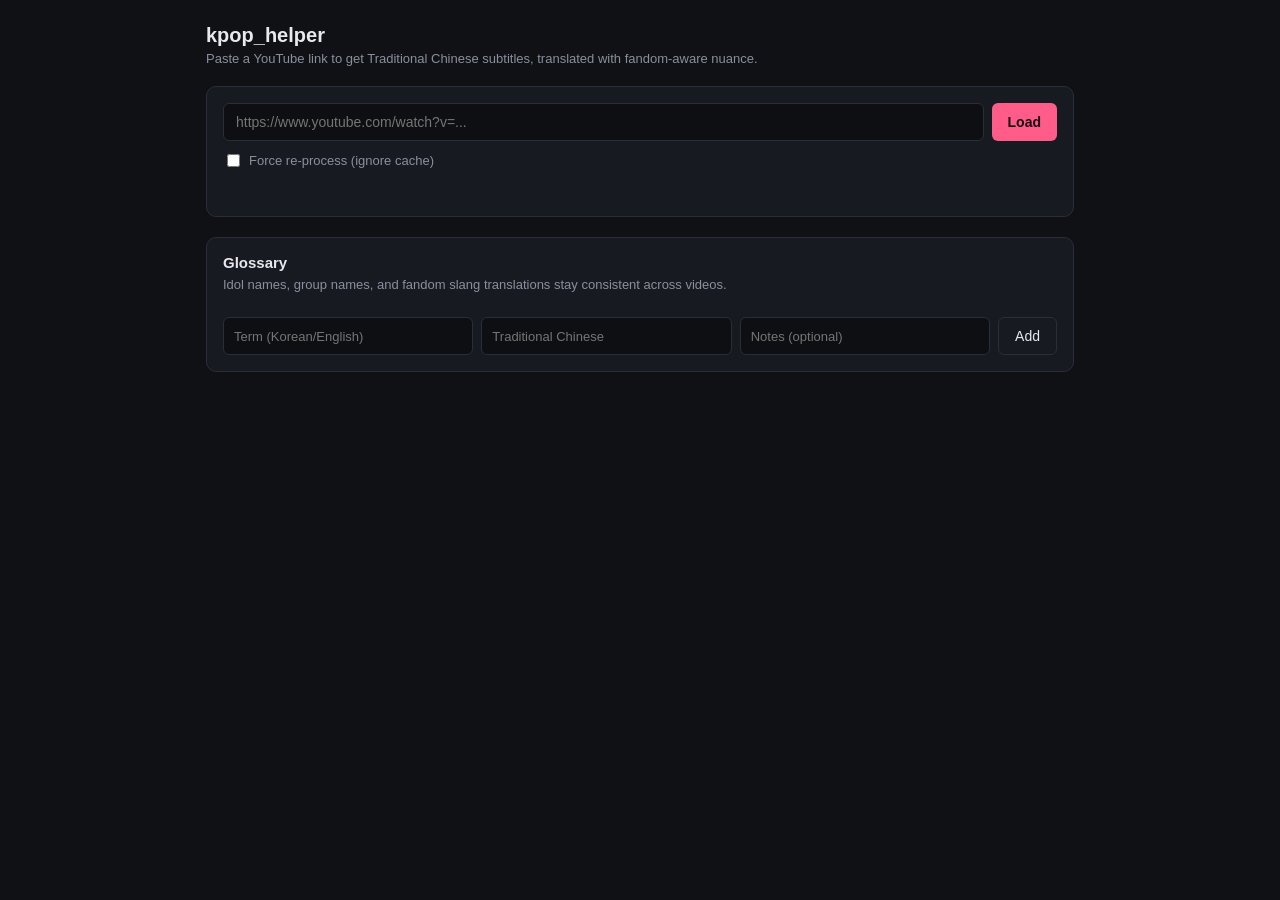
==== backend/app/static/index.html @ 3515a2de "Add stage 2 web app: browser playback with synced subtitle overlay Serves a single-page frontend fro" ====
<!doctype html>
<html lang="en">
<head>
<meta charset="utf-8" />
<meta name="viewport" content="width=device-width, initial-scale=1" />
<title>kpop_helper</title>
<style>
  :root {
    --bg: #0f1115;
    --panel: #171a21;
    --border: #2a2e38;
    --text: #e8e9ec;
    --muted: #8a8f9c;
    --accent: #ff5c8a;
    --accent-dim: #7a2f45;
  }
  * { box-sizing: border-box; }
  body {
    margin: 0;
    background: var(--bg);
    color: var(--text);
    font-family: -apple-system, "Segoe UI", Roboto, Helvetica, Arial, sans-serif;
  }
  .wrap { max-width: 900px; margin: 0 auto; padding: 24px 16px 60px; }
  h1 { font-size: 20px; font-weight: 600; margin: 0 0 4px; }
  .subtitle-note { color: var(--muted); font-size: 13px; margin: 0 0 20px; }
  .panel {
    background: var(--panel);
    border: 1px solid var(--border);
    border-radius: 10px;
    padding: 16px;
    margin-bottom: 20px;
  }
  .row { display: flex; gap: 8px; }
  input[type="text"] {
    flex: 1;
    background: #0d0f13;
    border: 1px solid var(--border);
    color: var(--text);
    padding: 10px 12px;
    border-radius: 6px;
    font-size: 14px;
  }
  input[type="text"]:focus { outline: 1px solid var(--accent); }
  button {
    background: var(--accent);
    color: #1a0510;
    border: none;
    padding: 10px 16px;
    border-radius: 6px;
    font-weight: 600;
    cursor: pointer;
    font-size: 14px;
  }
  button:disabled { background: var(--accent-dim); color: #999; cursor: not-allowed; }
  button.secondary {
    background: transparent;
    color: var(--text);
    border: 1px solid var(--border);
    font-weight: 500;
  }
  .checkbox-row { display: flex; align-items: center; gap: 6px; margin-top: 10px; font-size: 13px; color: var(--muted); }
  #status { margin-top: 12px; font-size: 13px; color: var(--muted); min-height: 18px; }
  #status.error { color: #ff6b6b; }
  #videoTitle { font-size: 14px; margin: 0 0 10px; color: var(--muted); }
  .player-shell {
    position: relative;
    width: 100%;
    aspect-ratio: 16 / 9;
    background: #000;
    border-radius: 8px;
    overflow: hidden;
    display: none;
  }
  .player-shell.visible { display: block; }
  #player { position: absolute; inset: 0; width: 100%; height: 100%; }
  #subtitleOverlay {
    position: absolute;
    left: 0; right: 0; bottom: 6%;
    text-align: center;
    pointer-events: none;
    padding: 0 5%;
  }
  #subtitleOverlay span {
    display: inline-block;
    background: rgba(0,0,0,0.72);
    color: #fff;
    font-size: clamp(16px, 2.6vw, 26px);
    line-height: 1.4;
    padding: 4px 14px;
    border-radius: 4px;
    white-space: pre-wrap;
  }
  .meta-row { display: flex; gap: 10px; align-items: center; margin-top: 12px; flex-wrap: wrap; }
  .badge {
    font-size: 12px;
    color: var(--muted);
    border: 1px solid var(--border);
    border-radius: 20px;
    padding: 3px 10px;
  }
  a.download-link { font-size: 13px; color: var(--accent); text-decoration: none; }
  h2 { font-size: 15px; margin: 0 0 10px; }
  .glossary-list { list-style: none; margin: 0 0 12px; padding: 0; max-height: 220px; overflow-y: auto; }
  .glossary-list li {
    display: flex; justify-content: space-between; align-items: center;
    padding: 6px 0; border-bottom: 1px solid var(--border); font-size: 13px;
  }
  .glossary-list li .term { color: var(--text); font-weight: 500; }
  .glossary-list li .translation { color: var(--muted); margin-left: 8px; }
  .glossary-list li button { padding: 2px 8px; font-size: 12px; }
  .glossary-form { display: grid; grid-template-columns: 1fr 1fr 1fr auto; gap: 8px; }
  .glossary-form input { background: #0d0f13; border: 1px solid var(--border); color: var(--text); padding: 8px 10px; border-radius: 6px; font-size: 13px; }
  .empty-note { color: var(--muted); font-size: 13px; }
</style>
</head>
<body>
<div class="wrap">
  <h1>kpop_helper</h1>
  <p class="subtitle-note">Paste a YouTube link to get Traditional Chinese subtitles, translated with fandom-aware nuance.</p>

  <div class="panel">
    <div class="row">
      <input type="text" id="urlInput" placeholder="https://www.youtube.com/watch?v=..." />
      <button id="loadBtn">Load</button>
    </div>
    <label class="checkbox-row">
      <input type="checkbox" id="forceRefresh" /> Force re-process (ignore cache)
    </label>
    <div id="status"></div>

    <p id="videoTitle" style="display:none"></p>
    <div class="player-shell" id="playerShell">
      <div id="player"></div>
      <div id="subtitleOverlay"></div>
    </div>
    <div class="meta-row" id="metaRow" style="display:none">
      <span class="badge" id="sourceBadge"></span>
      <a class="download-link" id="downloadLink" href="#" download>Download .srt</a>
    </div>
  </div>

  <div class="panel">
    <h2>Glossary</h2>
    <p class="empty-note" style="margin-top:-4px">Idol names, group names, and fandom slang translations stay consistent across videos.</p>
    <ul class="glossary-list" id="glossaryList"></ul>
    <div class="glossary-form">
      <input type="text" id="gTerm" placeholder="Term (Korean/English)" />
      <input type="text" id="gTranslation" placeholder="Traditional Chinese" />
      <input type="text" id="gNotes" placeholder="Notes (optional)" />
      <button id="gAddBtn" class="secondary">Add</button>
    </div>
  </div>
</div>

<script>
const API = "";

// ---------- Process a video ----------
const urlInput = document.getElementById("urlInput");
const loadBtn = document.getElementById("loadBtn");
const forceRefresh = document.getElementById("forceRefresh");
const statusEl = document.getElementById("status");
const videoTitleEl = document.getElementById("videoTitle");
const playerShell = document.getElementById("playerShell");
const metaRow = document.getElementById("metaRow");
const sourceBadge = document.getElementById("sourceBadge");
const downloadLink = document.getElementById("downloadLink");
const subtitleOverlay = document.getElementById("subtitleOverlay");

const STAGE_LABELS = {
  queued: "Queued...",
  looking_up_video: "Looking up video...",
  fetching_captions: "Fetching captions...",
  transcribing_audio: "No captions found - transcribing audio locally (this can take a few minutes)...",
  translating: "Translating to Traditional Chinese...",
  done: "Done.",
};

let cues = [];
let pollTimer = null;

function setStatus(text, isError) {
  statusEl.textContent = text || "";
  statusEl.classList.toggle("error", !!isError);
}

async function startProcessing() {
  const url = urlInput.value.trim();
  if (!url) return;
  loadBtn.disabled = true;
  playerShell.classList.remove("visible");
  metaRow.style.display = "none";
  videoTitleEl.style.display = "none";
  setStatus("Submitting...");

  try {
    const resp = await fetch(`${API}/process`, {
      method: "POST",
      headers: { "Content-Type": "application/json" },
      body: JSON.stringify({ url, force_refresh: forceRefresh.checked }),
    });
    if (!resp.ok) throw new Error((await resp.json()).detail || resp.statusText);
    const { job_id } = await resp.json();
    pollJob(job_id);
  } catch (err) {
    setStatus(`Error: ${err.message}`, true);
    loadBtn.disabled = false;
  }
}

function pollJob(jobId) {
  if (pollTimer) clearInterval(pollTimer);
  pollTimer = setInterval(async () => {
    try {
      const resp = await fetch(`${API}/jobs/${jobId}`);
      if (!resp.ok) throw new Error("Job not found.");
      const job = await resp.json();

      if (job.status === "running") {
        setStatus(STAGE_LABELS[job.stage] || "Processing...");
      } else if (job.status === "done") {
        clearInterval(pollTimer);
        setStatus(job.result.cached ? "Loaded from cache." : "Done.");
        loadBtn.disabled = false;
        showResult(job.result);
      } else if (job.status === "error") {
        clearInterval(pollTimer);
        setStatus(`Error: ${job.error}`, true);
        loadBtn.disabled = false;
      }
    } catch (err) {
      clearInterval(pollTimer);
      setStatus(`Error: ${err.message}`, true);
      loadBtn.disabled = false;
    }
  }, 1500);
}

function showResult(result) {
  cues = result.cues.map(c => ({ start: c.start, end: c.end, text: c.text_zh }));
  videoTitleEl.textContent = result.title;
  videoTitleEl.style.display = "block";
  sourceBadge.textContent = `source: ${result.source_lang} (${result.source_type})`;
  downloadLink.href = `${API}/subtitles/${result.video_id}.srt`;
  downloadLink.setAttribute("download", `${result.video_id}.srt`);
  metaRow.style.display = "flex";
  playerShell.classList.add("visible");
  loadYouTubePlayer(result.video_id);
}

// ---------- YouTube player + subtitle overlay ----------
let ytApiReady = false;
let player = null;
let pendingVideoId = null;
let syncTimer = null;

function onYouTubeIframeAPIReady() {
  ytApiReady = true;
  if (pendingVideoId) createPlayer(pendingVideoId);
}
window.onYouTubeIframeAPIReady = onYouTubeIframeAPIReady;

(function loadYTScript() {
  const tag = document.createElement("script");
  tag.src = "https://www.youtube.com/iframe_api";
  document.head.appendChild(tag);
})();

function loadYouTubePlayer(videoId) {
  if (!ytApiReady) {
    pendingVideoId = videoId;
    return;
  }
  createPlayer(videoId);
}

function createPlayer(videoId) {
  if (player) {
    player.loadVideoById(videoId);
    return;
  }
  player = new YT.Player("player", {
    videoId,
    playerVars: { rel: 0, cc_load_policy: 0 },
    events: {
      onReady: () => {
        if (!syncTimer) syncTimer = setInterval(syncSubtitle, 200);
      },
    },
  });
}

function findCue(t) {
  // cues are sorted by start; linear scan is fine at this size (a few hundred lines)
  for (let i = 0; i < cues.length; i++) {
    if (t >= cues[i].start && t < cues[i].end) return cues[i];
  }
  return null;
}

function syncSubtitle() {
  if (!player || typeof player.getCurrentTime !== "function") return;
  const t = player.getCurrentTime();
  const cue = findCue(t);
  subtitleOverlay.innerHTML = cue ? `<span>${escapeHtml(cue.text)}</span>` : "";
}

function escapeHtml(s) {
  const div = document.createElement("div");
  div.textContent = s;
  return div.innerHTML;
}

loadBtn.addEventListener("click", startProcessing);
urlInput.addEventListener("keydown", e => { if (e.key === "Enter") startProcessing(); });

// ---------- Glossary ----------
const glossaryList = document.getElementById("glossaryList");
const gTerm = document.getElementById("gTerm");
const gTranslation = document.getElementById("gTranslation");
const gNotes = document.getElementById("gNotes");
const gAddBtn = document.getElementById("gAddBtn");

async function loadGlossary() {
  const resp = await fetch(`${API}/glossary`);
  const entries = await resp.json();
  glossaryList.innerHTML = "";
  if (entries.length === 0) {
    glossaryList.innerHTML = '<li class="empty-note" style="border-bottom:none">No glossary entries yet.</li>';
    return;
  }
  for (const e of entries) {
    const li = document.createElement("li");
    li.innerHTML = `<span><span class="term">${escapeHtml(e.term)}</span><span class="translation">-&gt; ${escapeHtml(e.translation)}${e.notes ? " (" + escapeHtml(e.notes) + ")" : ""}</span></span>`;
    const delBtn = document.createElement("button");
    delBtn.className = "secondary";
    delBtn.textContent = "Remove";
    delBtn.onclick = async () => {
      await fetch(`${API}/glossary/${encodeURIComponent(e.term)}`, { method: "DELETE" });
      loadGlossary();
    };
    li.appendChild(delBtn);
    glossaryList.appendChild(li);
  }
}

gAddBtn.addEventListener("click", async () => {
  const term = gTerm.value.trim();
  const translation = gTranslation.value.trim();
  if (!term || !translation) return;
  await fetch(`${API}/glossary`, {
    method: "POST",
    headers: { "Content-Type": "application/json" },
    body: JSON.stringify({ term, translation, notes: gNotes.value.trim() }),
  });
  gTerm.value = ""; gTranslation.value = ""; gNotes.value = "";
  loadGlossary();
});

loadGlossary();
</script>
</body>
</html>
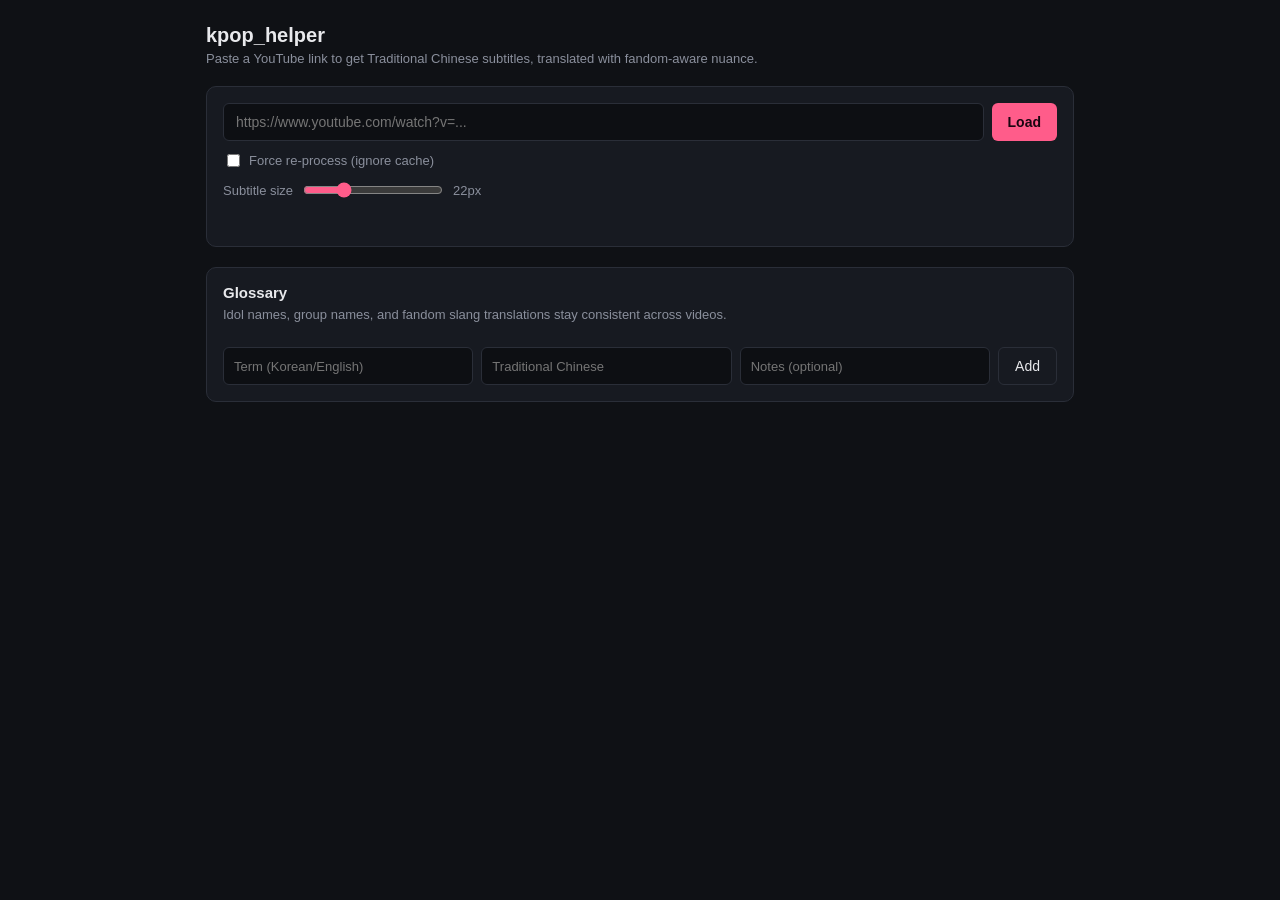
==== commit 9a08ecc9: "Add subtitle font-size control to web app and extension Web app: a slider (14-44px) in the panel dri" ====
--- a/backend/app/static/index.html
+++ b/backend/app/static/index.html
@@ -13,6 +13,7 @@
     --muted: #8a8f9c;
     --accent: #ff5c8a;
     --accent-dim: #7a2f45;
+    --kh-font-size: 22px;
   }
   * { box-sizing: border-box; }
   body {
@@ -60,6 +61,9 @@
     font-weight: 500;
   }
   .checkbox-row { display: flex; align-items: center; gap: 6px; margin-top: 10px; font-size: 13px; color: var(--muted); }
+  .size-row { display: flex; align-items: center; gap: 8px; margin-top: 10px; font-size: 13px; color: var(--muted); }
+  .size-row input[type="range"] { width: 140px; accent-color: var(--accent); }
+  .size-row #fontSizeLabel { min-width: 40px; }
   #status { margin-top: 12px; font-size: 13px; color: var(--muted); min-height: 18px; }
   #status.error { color: #ff6b6b; }
   #videoTitle { font-size: 14px; margin: 0 0 10px; color: var(--muted); }
@@ -85,7 +89,7 @@
     display: inline-block;
     background: rgba(0,0,0,0.72);
     color: #fff;
-    font-size: clamp(16px, 2.6vw, 26px);
+    font-size: var(--kh-font-size, 22px);
     line-height: 1.4;
     padding: 4px 14px;
     border-radius: 4px;
@@ -127,6 +131,11 @@
     <label class="checkbox-row">
       <input type="checkbox" id="forceRefresh" /> Force re-process (ignore cache)
     </label>
+    <div class="size-row">
+      <label for="fontSizeSlider">Subtitle size</label>
+      <input type="range" id="fontSizeSlider" min="14" max="44" step="1" value="22" />
+      <span id="fontSizeLabel">22px</span>
+    </div>
     <div id="status"></div>
 
     <p id="videoTitle" style="display:none"></p>
@@ -315,6 +324,40 @@
 loadBtn.addEventListener("click", startProcessing);
 urlInput.addEventListener("keydown", e => { if (e.key === "Enter") startProcessing(); });
 
+// ---------- Subtitle font size ----------
+const FONT_SIZE_KEY = "kh_font_size";
+const fontSizeSlider = document.getElementById("fontSizeSlider");
+const fontSizeLabel = document.getElementById("fontSizeLabel");
+
+function applyFontSize(px) {
+  document.documentElement.style.setProperty("--kh-font-size", `${px}px`);
+  fontSizeLabel.textContent = `${px}px`;
+}
+
+function loadFontSize() {
+  let px = 22;
+  try {
+    const saved = parseInt(localStorage.getItem(FONT_SIZE_KEY), 10);
+    if (Number.isFinite(saved)) px = saved;
+  } catch (_e) {
+    // localStorage unavailable - fall back to the default silently
+  }
+  fontSizeSlider.value = px;
+  applyFontSize(px);
+}
+
+fontSizeSlider.addEventListener("input", () => {
+  const px = parseInt(fontSizeSlider.value, 10);
+  applyFontSize(px);
+  try {
+    localStorage.setItem(FONT_SIZE_KEY, String(px));
+  } catch (_e) {
+    // best-effort persistence only
+  }
+});
+
+loadFontSize();
+
 // ---------- Glossary ----------
 const glossaryList = document.getElementById("glossaryList");
 const gTerm = document.getElementById("gTerm");
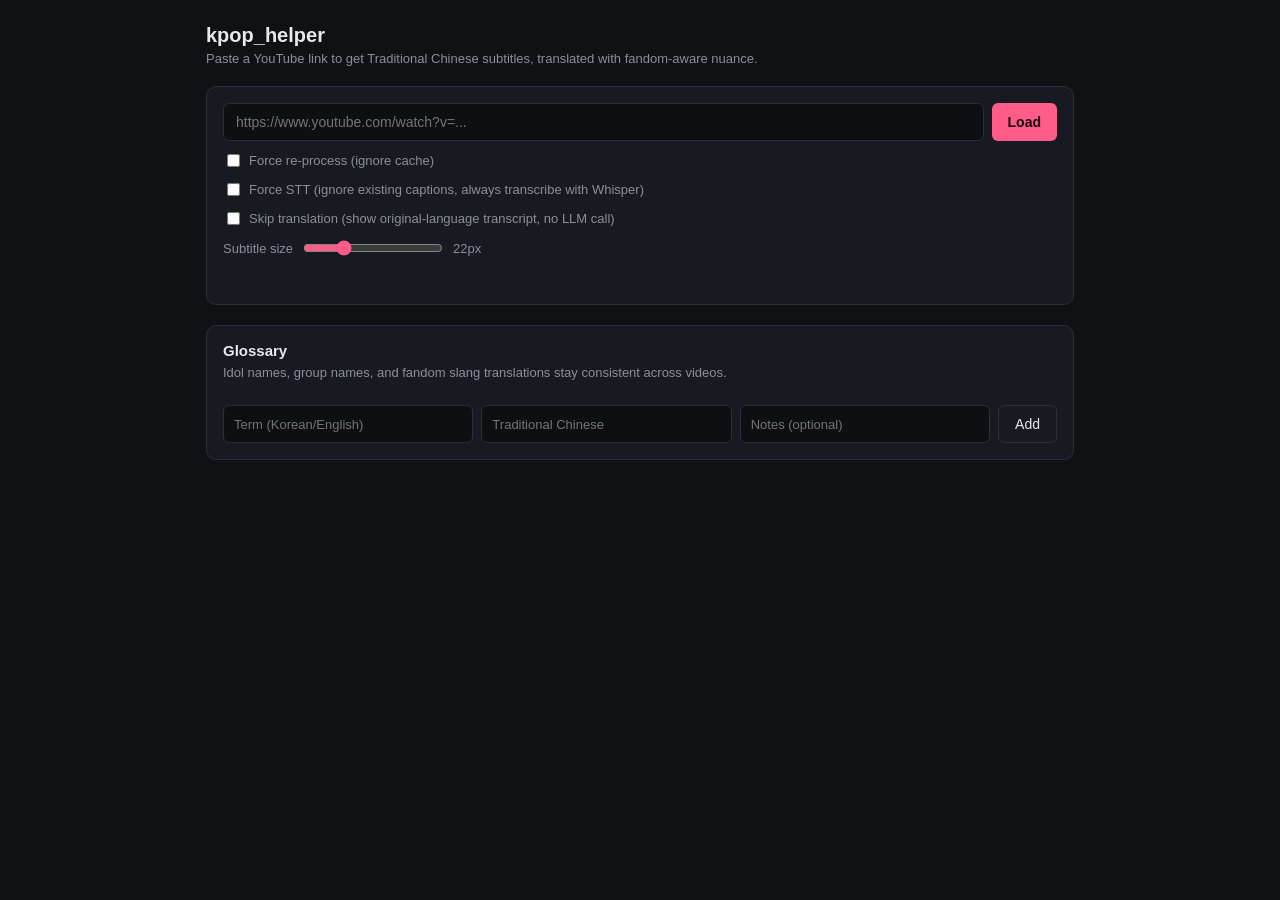
==== commit d1979060: "Add force_stt and skip_translation options to bypass captions/LLM Two independent overrides, availab" ====
--- a/backend/app/static/index.html
+++ b/backend/app/static/index.html
@@ -131,6 +131,12 @@
     <label class="checkbox-row">
       <input type="checkbox" id="forceRefresh" /> Force re-process (ignore cache)
     </label>
+    <label class="checkbox-row">
+      <input type="checkbox" id="forceStt" /> Force STT (ignore existing captions, always transcribe with Whisper)
+    </label>
+    <label class="checkbox-row">
+      <input type="checkbox" id="skipTranslation" /> Skip translation (show original-language transcript, no LLM call)
+    </label>
     <div class="size-row">
       <label for="fontSizeSlider">Subtitle size</label>
       <input type="range" id="fontSizeSlider" min="14" max="44" step="1" value="22" />
@@ -169,6 +175,8 @@
 const urlInput = document.getElementById("urlInput");
 const loadBtn = document.getElementById("loadBtn");
 const forceRefresh = document.getElementById("forceRefresh");
+const forceStt = document.getElementById("forceStt");
+const skipTranslation = document.getElementById("skipTranslation");
 const statusEl = document.getElementById("status");
 const videoTitleEl = document.getElementById("videoTitle");
 const playerShell = document.getElementById("playerShell");
@@ -181,8 +189,9 @@
   queued: "Queued...",
   looking_up_video: "Looking up video...",
   fetching_captions: "Fetching captions...",
-  transcribing_audio: "No captions found - transcribing audio locally (this can take a few minutes)...",
+  transcribing_audio: "Transcribing audio locally (this can take a few minutes)...",
   translating: "Translating to Traditional Chinese...",
+  skipping_translation: "Skipping translation (showing original-language transcript)...",
   done: "Done.",
 };
 
@@ -207,7 +216,12 @@
     const resp = await fetch(`${API}/process`, {
       method: "POST",
       headers: { "Content-Type": "application/json" },
-      body: JSON.stringify({ url, force_refresh: forceRefresh.checked }),
+      body: JSON.stringify({
+        url,
+        force_refresh: forceRefresh.checked,
+        force_stt: forceStt.checked,
+        skip_translation: skipTranslation.checked,
+      }),
     });
     if (!resp.ok) throw new Error((await resp.json()).detail || resp.statusText);
     const { job_id } = await resp.json();
@@ -227,7 +241,8 @@
       const job = await resp.json();
 
       if (job.status === "running") {
-        setStatus(STAGE_LABELS[job.stage] || "Processing...");
+        const label = STAGE_LABELS[job.stage] || "Processing...";
+        setStatus(job.detail ? `${label} (${job.detail})` : label);
       } else if (job.status === "done") {
         clearInterval(pollTimer);
         setStatus(job.result.cached ? "Loaded from cache." : "Done.");
@@ -250,7 +265,8 @@
   cues = result.cues.map(c => ({ start: c.start, end: c.end, text: c.text_zh }));
   videoTitleEl.textContent = result.title;
   videoTitleEl.style.display = "block";
-  sourceBadge.textContent = `source: ${result.source_lang} (${result.source_type})`;
+  sourceBadge.textContent = `source: ${result.source_lang} (${result.source_type})`
+    + (result.translated ? "" : " - untranslated");
   downloadLink.href = `${API}/subtitles/${result.video_id}.srt`;
   downloadLink.setAttribute("download", `${result.video_id}.srt`);
   metaRow.style.display = "flex";
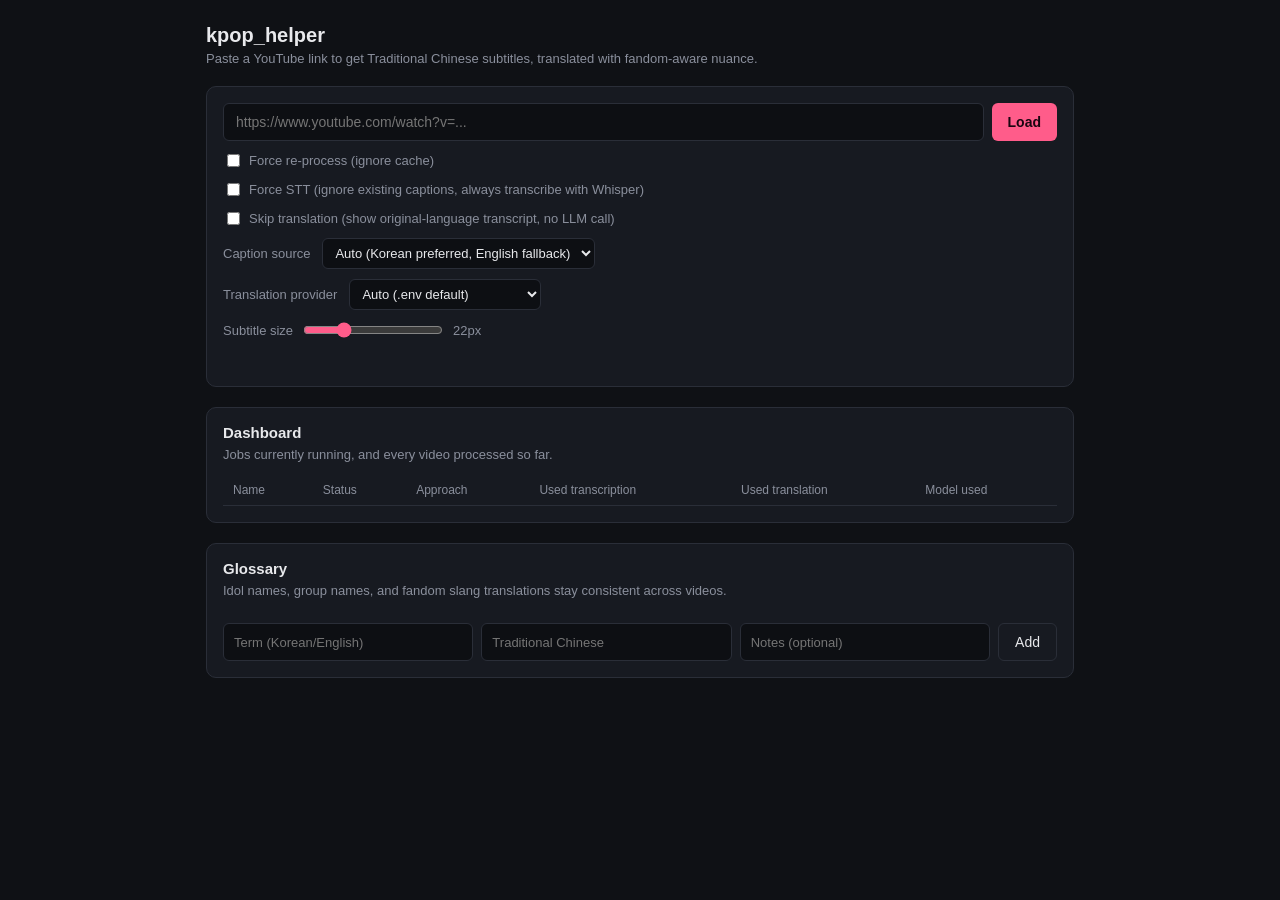
==== commit f45efd31: "Add DeepSeek/local LLM providers, per-request provider/caption switching, and a fuller dashboard Pre" ====
--- a/backend/app/static/index.html
+++ b/backend/app/static/index.html
@@ -43,6 +43,15 @@
     font-size: 14px;
   }
   input[type="text"]:focus { outline: 1px solid var(--accent); }
+  select {
+    background: #0d0f13;
+    border: 1px solid var(--border);
+    color: var(--text);
+    padding: 6px 8px;
+    border-radius: 6px;
+    font-size: 13px;
+  }
+  select:focus { outline: 1px solid var(--accent); }
   button {
     background: var(--accent);
     color: #1a0510;
@@ -116,6 +125,23 @@
   .glossary-form { display: grid; grid-template-columns: 1fr 1fr 1fr auto; gap: 8px; }
   .glossary-form input { background: #0d0f13; border: 1px solid var(--border); color: var(--text); padding: 8px 10px; border-radius: 6px; font-size: 13px; }
   .empty-note { color: var(--muted); font-size: 13px; }
+  .dash-row { display: flex; justify-content: space-between; align-items: center; gap: 10px; }
+  .dash-row .dash-main { min-width: 0; }
+  .dash-row .dash-title { color: var(--text); font-size: 13px; white-space: nowrap; overflow: hidden; text-overflow: ellipsis; }
+  .dash-row .dash-sub { color: var(--muted); font-size: 12px; margin-top: 2px; }
+  .status-pill { font-size: 11px; padding: 2px 8px; border-radius: 20px; white-space: nowrap; border: 1px solid var(--border); }
+  .status-pill.running { color: var(--accent); border-color: var(--accent-dim); }
+  .status-pill.done { color: #6fcf97; border-color: #2f4a3a; }
+  .status-pill.error { color: #ff6b6b; border-color: #4a2a2a; }
+  .dash-table-wrap { overflow-x: auto; }
+  table.dash-table { width: 100%; border-collapse: collapse; font-size: 13px; }
+  table.dash-table th, table.dash-table td {
+    text-align: left; padding: 8px 10px; border-bottom: 1px solid var(--border);
+    white-space: nowrap;
+  }
+  table.dash-table th { color: var(--muted); font-weight: 500; font-size: 12px; }
+  table.dash-table td.dash-name { max-width: 260px; overflow: hidden; text-overflow: ellipsis; color: var(--text); }
+  table.dash-table td.dash-detail { color: var(--muted); }
 </style>
 </head>
 <body>
@@ -137,6 +163,28 @@
     <label class="checkbox-row">
       <input type="checkbox" id="skipTranslation" /> Skip translation (show original-language transcript, no LLM call)
     </label>
+    <div class="checkbox-row">
+      <label for="captionLangSelect" style="margin-right:6px">Caption source</label>
+      <select id="captionLangSelect">
+        <option value="">Auto (Korean preferred, English fallback)</option>
+        <option value="ko">Korean</option>
+        <option value="en">English</option>
+      </select>
+    </div>
+    <div class="checkbox-row">
+      <label for="providerSelect" style="margin-right:6px">Translation provider</label>
+      <select id="providerSelect">
+        <option value="">Auto (.env default)</option>
+        <option value="gemini">Gemini</option>
+        <option value="anthropic">Anthropic</option>
+        <option value="deepseek">DeepSeek</option>
+        <option value="local">Local (Ollama / LM Studio)</option>
+      </select>
+    </div>
+    <div class="checkbox-row" id="llmModelRow" style="display:none">
+      <label for="llmModelSelect" style="margin-right:6px">Local LLM model</label>
+      <select id="llmModelSelect"></select>
+    </div>
     <div class="size-row">
       <label for="fontSizeSlider">Subtitle size</label>
       <input type="range" id="fontSizeSlider" min="14" max="44" step="1" value="22" />
@@ -152,6 +200,26 @@
     <div class="meta-row" id="metaRow" style="display:none">
       <span class="badge" id="sourceBadge"></span>
       <a class="download-link" id="downloadLink" href="#" download>Download .srt</a>
+    </div>
+  </div>
+
+  <div class="panel">
+    <h2>Dashboard</h2>
+    <p class="empty-note" style="margin-top:-4px">Jobs currently running, and every video processed so far.</p>
+    <div class="dash-table-wrap">
+      <table class="dash-table">
+        <thead>
+          <tr>
+            <th>Name</th>
+            <th>Status</th>
+            <th>Approach</th>
+            <th>Used transcription</th>
+            <th>Used translation</th>
+            <th>Model used</th>
+          </tr>
+        </thead>
+        <tbody id="dashboardBody"></tbody>
+      </table>
     </div>
   </div>
 
@@ -177,6 +245,10 @@
 const forceRefresh = document.getElementById("forceRefresh");
 const forceStt = document.getElementById("forceStt");
 const skipTranslation = document.getElementById("skipTranslation");
+const captionLangSelect = document.getElementById("captionLangSelect");
+const providerSelect = document.getElementById("providerSelect");
+const llmModelRow = document.getElementById("llmModelRow");
+const llmModelSelect = document.getElementById("llmModelSelect");
 const statusEl = document.getElementById("status");
 const videoTitleEl = document.getElementById("videoTitle");
 const playerShell = document.getElementById("playerShell");
@@ -221,6 +293,9 @@
         force_refresh: forceRefresh.checked,
         force_stt: forceStt.checked,
         skip_translation: skipTranslation.checked,
+        caption_lang: captionLangSelect.value || null,
+        translation_provider: providerSelect.value || null,
+        llm_model: llmModelRow.style.display !== "none" ? (llmModelSelect.value || null) : null,
       }),
     });
     if (!resp.ok) throw new Error((await resp.json()).detail || resp.statusText);
@@ -340,6 +415,45 @@
 loadBtn.addEventListener("click", startProcessing);
 urlInput.addEventListener("keydown", e => { if (e.key === "Enter") startProcessing(); });
 
+// ---------- Translation provider + local LLM model dropdowns ----------
+// The model dropdown is only relevant once "Local" is the *effective* provider (picked
+// explicitly, or it's the .env default and nothing was picked) - the model isn't fixed via
+// env var there, it's whatever the local server currently has loaded.
+let localModels = [];
+let defaultProvider = "";
+
+function updateLlmModelRowVisibility() {
+  const effectiveProvider = providerSelect.value || defaultProvider;
+  llmModelRow.style.display = effectiveProvider === "local" && localModels.length > 0 ? "flex" : "none";
+}
+
+async function loadLocalModels() {
+  try {
+    const resp = await fetch(`${API}/local-models`);
+    if (!resp.ok) return;
+    const data = await resp.json();
+    defaultProvider = data.default_provider || "";
+    localModels = data.models || [];
+
+    const autoOption = providerSelect.querySelector('option[value=""]');
+    if (autoOption && defaultProvider) autoOption.textContent = `Auto (.env default: ${defaultProvider})`;
+
+    llmModelSelect.innerHTML = "";
+    for (const m of localModels) {
+      const opt = document.createElement("option");
+      opt.value = m;
+      opt.textContent = m;
+      llmModelSelect.appendChild(opt);
+    }
+    updateLlmModelRowVisibility();
+  } catch (_e) {
+    // local endpoint not reachable - leave the dropdown hidden
+  }
+}
+
+providerSelect.addEventListener("change", updateLlmModelRowVisibility);
+loadLocalModels();
+
 // ---------- Subtitle font size ----------
 const FONT_SIZE_KEY = "kh_font_size";
 const fontSizeSlider = document.getElementById("fontSizeSlider");
@@ -418,6 +532,93 @@
 });
 
 loadGlossary();
+
+// ---------- Dashboard ----------
+const dashboardBody = document.getElementById("dashboardBody");
+
+function formatTranscription(sourceLang, sourceType) {
+  if (!sourceType) return "-";
+  if (sourceType === "whisper") return `whisper (${sourceLang})`;
+  return `${sourceType} captions (${sourceLang})`;
+}
+
+function formatTranslation(translated) {
+  if (translated === true) return "yes";
+  if (translated === false) return "no";
+  return "-";
+}
+
+function statusPill(status) {
+  const known = status === "running" || status === "done" || status === "error";
+  const cls = known ? status : "done";
+  return `<span class="status-pill ${cls}">${escapeHtml(status)}</span>`;
+}
+
+// Normalizes a running/errored job or a fully processed (cached) video into one row shape.
+function jobToRow(j) {
+  const label = STAGE_LABELS[j.stage] || j.stage || "Processing...";
+  return {
+    name: j.title || j.url,
+    status: j.status,
+    statusDetail: j.status === "running" ? (j.detail ? `${label} (${j.detail})` : label) : (j.error || ""),
+    approach: j.translation_provider || "-",
+    used_transcription: formatTranscription(j.source_lang, j.source_type),
+    used_translation: formatTranslation(j.translated),
+    model_used: j.translation_model || "-",
+  };
+}
+
+function processedToRow(item) {
+  return {
+    name: item.title || item.video_id,
+    status: "done",
+    statusDetail: "",
+    approach: item.translation_provider || "-",
+    used_transcription: formatTranscription(item.source_lang, item.source_type),
+    used_translation: formatTranslation(item.translated),
+    model_used: item.translation_model || "-",
+  };
+}
+
+function renderDashboard(allJobs, processed) {
+  // Only unfinished/errored jobs come from the jobs list - once a job finishes it's also
+  // reflected in `processed` (from the shared cache), so pulling both would double it up.
+  const rows = [
+    ...allJobs.filter(j => j.status === "running" || j.status === "error").map(jobToRow),
+    ...processed.map(processedToRow),
+  ];
+
+  dashboardBody.innerHTML = "";
+  if (rows.length === 0) {
+    dashboardBody.innerHTML = '<tr><td colspan="6" class="empty-note">No videos processed yet.</td></tr>';
+    return;
+  }
+  for (const row of rows) {
+    const tr = document.createElement("tr");
+    tr.innerHTML = `
+      <td class="dash-name" title="${escapeHtml(row.name)}">${escapeHtml(row.name)}</td>
+      <td>${statusPill(row.status)}${row.statusDetail ? `<div class="dash-detail">${escapeHtml(row.statusDetail)}</div>` : ""}</td>
+      <td>${escapeHtml(row.approach)}</td>
+      <td>${escapeHtml(row.used_transcription)}</td>
+      <td>${escapeHtml(row.used_translation)}</td>
+      <td>${escapeHtml(row.model_used)}</td>`;
+    dashboardBody.appendChild(tr);
+  }
+}
+
+async function refreshDashboard() {
+  try {
+    const resp = await fetch(`${API}/dashboard`);
+    if (!resp.ok) return;
+    const data = await resp.json();
+    renderDashboard(data.jobs || [], data.processed || []);
+  } catch (_e) {
+    // best-effort - just try again on the next tick
+  }
+}
+
+refreshDashboard();
+setInterval(refreshDashboard, 2000);
 </script>
 </body>
 </html>
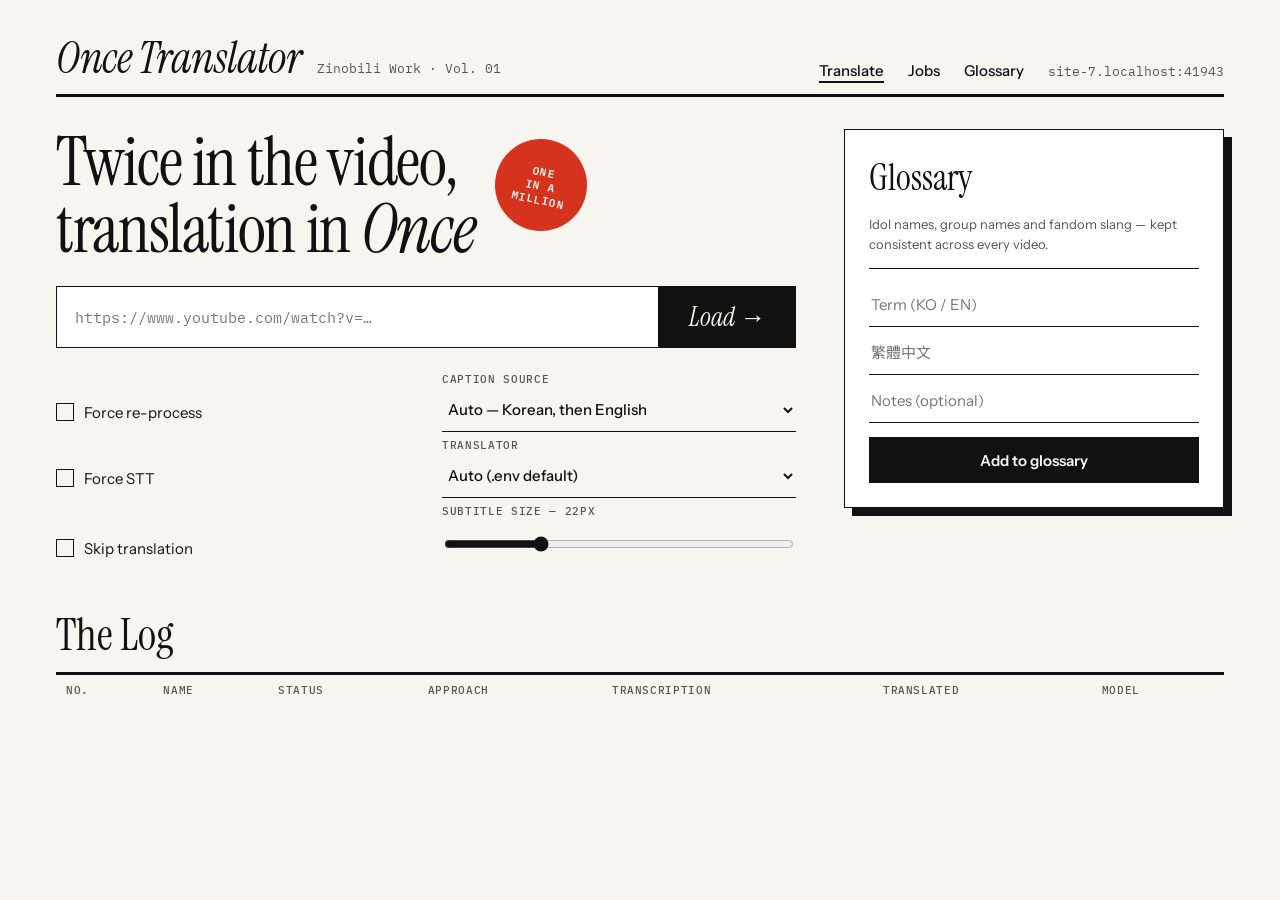
==== commit fd6cb8ed: "Redesign dashboard and extension as "Once Translator" - Dashboard: new editorial "zine" look (Instru" ====
--- a/backend/app/static/index.html
+++ b/backend/app/static/index.html
@@ -3,237 +3,265 @@
 <head>
 <meta charset="utf-8" />
 <meta name="viewport" content="width=device-width, initial-scale=1" />
-<title>kpop_helper</title>
+<title>Once Translator</title>
+<link rel="preconnect" href="https://fonts.googleapis.com" />
+<link rel="preconnect" href="https://fonts.gstatic.com" crossorigin />
+<link rel="stylesheet" href="https://fonts.googleapis.com/css2?family=Instrument+Serif:ital@0;1&family=Instrument+Sans:wght@400;500;600;700&family=IBM+Plex+Mono:wght@400;500&family=Noto+Serif+TC:wght@600;900&family=Noto+Sans+TC:wght@500;700&display=swap" />
 <style>
   :root {
-    --bg: #0f1115;
-    --panel: #171a21;
-    --border: #2a2e38;
-    --text: #e8e9ec;
-    --muted: #8a8f9c;
-    --accent: #ff5c8a;
-    --accent-dim: #7a2f45;
+    --paper: #f7f5f0;
+    --card: #ffffff;
+    --ink: #111111;
+    --muted: #555555;
+    --rule: #999999;
+    --accent: #d6331f;
+    --serif: "Instrument Serif", Georgia, serif;
+    --sans: "Instrument Sans", "Noto Sans TC", system-ui, sans-serif;
+    --mono: "IBM Plex Mono", ui-monospace, Consolas, monospace;
+    --tc-serif: "Noto Serif TC", "PMingLiU", serif;
+    --tc-sans: "Noto Sans TC", "Microsoft JhengHei", "PingFang TC", sans-serif;
     --kh-font-size: 22px;
   }
   * { box-sizing: border-box; }
-  body {
-    margin: 0;
-    background: var(--bg);
-    color: var(--text);
-    font-family: -apple-system, "Segoe UI", Roboto, Helvetica, Arial, sans-serif;
-  }
-  .wrap { max-width: 900px; margin: 0 auto; padding: 24px 16px 60px; }
-  h1 { font-size: 20px; font-weight: 600; margin: 0 0 4px; }
-  .subtitle-note { color: var(--muted); font-size: 13px; margin: 0 0 20px; }
-  .panel {
-    background: var(--panel);
-    border: 1px solid var(--border);
-    border-radius: 10px;
-    padding: 16px;
-    margin-bottom: 20px;
-  }
-  .row { display: flex; gap: 8px; }
-  input[type="text"] {
-    flex: 1;
-    background: #0d0f13;
-    border: 1px solid var(--border);
-    color: var(--text);
-    padding: 10px 12px;
-    border-radius: 6px;
-    font-size: 14px;
-  }
-  input[type="text"]:focus { outline: 1px solid var(--accent); }
-  select {
-    background: #0d0f13;
-    border: 1px solid var(--border);
-    color: var(--text);
-    padding: 6px 8px;
-    border-radius: 6px;
-    font-size: 13px;
-  }
-  select:focus { outline: 1px solid var(--accent); }
-  button {
-    background: var(--accent);
-    color: #1a0510;
-    border: none;
-    padding: 10px 16px;
-    border-radius: 6px;
-    font-weight: 600;
-    cursor: pointer;
-    font-size: 14px;
-  }
-  button:disabled { background: var(--accent-dim); color: #999; cursor: not-allowed; }
-  button.secondary {
-    background: transparent;
-    color: var(--text);
-    border: 1px solid var(--border);
-    font-weight: 500;
-  }
-  .checkbox-row { display: flex; align-items: center; gap: 6px; margin-top: 10px; font-size: 13px; color: var(--muted); }
-  .size-row { display: flex; align-items: center; gap: 8px; margin-top: 10px; font-size: 13px; color: var(--muted); }
-  .size-row input[type="range"] { width: 140px; accent-color: var(--accent); }
-  .size-row #fontSizeLabel { min-width: 40px; }
-  #status { margin-top: 12px; font-size: 13px; color: var(--muted); min-height: 18px; }
-  #status.error { color: #ff6b6b; }
-  #videoTitle { font-size: 14px; margin: 0 0 10px; color: var(--muted); }
-  .player-shell {
-    position: relative;
-    width: 100%;
-    aspect-ratio: 16 / 9;
-    background: #000;
-    border-radius: 8px;
-    overflow: hidden;
-    display: none;
-  }
-  .player-shell.visible { display: block; }
+  body { margin: 0; background: var(--paper); color: var(--ink); font-family: var(--sans); }
+  a { color: var(--ink); }
+  a:hover { color: var(--muted); }
+  .sr-only { position: absolute; width: 1px; height: 1px; overflow: hidden; clip: rect(0 0 0 0); white-space: nowrap; }
+  .wrap { max-width: 1280px; margin: 0 auto; padding: 36px 56px 64px; display: flex; flex-direction: column; gap: 32px; }
+
+  /* ---------- Masthead ---------- */
+  .masthead { display: flex; align-items: flex-end; justify-content: space-between; gap: 16px; flex-wrap: wrap;
+    border-bottom: 3px solid var(--ink); padding-bottom: 14px; }
+  .brand { display: flex; align-items: baseline; gap: 16px; flex-wrap: wrap; }
+  .wordmark { margin: 0; font: italic 400 44px/1 var(--serif); letter-spacing: -0.01em; }
+  .mono { font: 400 13px var(--mono); color: var(--muted); }
+  .lbl { font: 500 11px var(--mono); letter-spacing: .06em; text-transform: uppercase; color: var(--muted); }
+  nav { display: flex; align-items: baseline; gap: 24px; font-size: 15px; font-weight: 500; }
+  nav a { text-decoration: none; }
+  nav a:first-child { text-decoration: underline; text-underline-offset: 5px; text-decoration-thickness: 2px; }
+
+  /* ---------- Layout ---------- */
+  .grid { display: grid; grid-template-columns: minmax(0, 1fr) 380px; gap: 48px; align-items: start; }
+  .translate { display: flex; flex-direction: column; gap: 24px; min-width: 0; }
+
+  .hero { display: flex; align-items: flex-start; gap: 20px; }
+  .hero h1 { margin: 0; font: 400 clamp(40px, 5.4vw, 68px)/0.98 var(--serif); letter-spacing: -0.02em; }
+  .sticker { margin-top: 10px; width: 92px; height: 92px; border-radius: 50%; flex-shrink: 0;
+    background: var(--accent); color: var(--paper); display: flex; align-items: center; justify-content: center;
+    text-align: center; font: 600 11px/1.25 var(--mono); letter-spacing: .06em; transform: rotate(12deg); }
+
+  .url-bar { display: flex; border: 1.5px solid var(--ink); background: var(--card); }
+  .url-bar input { flex: 1; min-width: 0; height: 60px; border: none; background: transparent; padding: 0 18px;
+    font: 400 15px var(--mono); color: var(--ink); }
+  .url-bar input:focus { outline: 2px solid var(--ink); outline-offset: -4px; }
+  button { font-family: var(--sans); cursor: pointer; }
+  button:focus-visible, select:focus-visible, input:focus-visible { outline: 2px solid var(--ink); outline-offset: 2px; }
+  #loadBtn { height: 60px; padding: 0 30px; border: none; border-left: 1.5px solid var(--ink); background: var(--ink);
+    color: var(--paper); font: italic 400 26px var(--serif); }
+  #loadBtn:disabled { background: #444; color: #bbb; cursor: progress; }
+
+  .options { display: grid; grid-template-columns: repeat(2, minmax(0, 1fr)); gap: 6px 32px; align-items: end; }
+  .check { display: flex; align-items: center; gap: 10px; min-height: 40px; font-size: 15px; cursor: pointer; }
+  .check input { appearance: none; -webkit-appearance: none; margin: 0; width: 18px; height: 18px; flex-shrink: 0;
+    border: 1.5px solid var(--ink); background: transparent; cursor: pointer; display: grid; place-content: center; }
+  .check input:checked { background: var(--ink); }
+  .check input:checked::after { content: ""; width: 9px; height: 5px; border: solid var(--paper); border-width: 0 0 1.8px 1.8px;
+    transform: translateY(-1px) rotate(-45deg); }
+  .field { display: flex; flex-direction: column; gap: 2px; min-width: 0; }
+  .field select { height: 44px; border: none; border-bottom: 1.5px solid var(--ink); background: transparent;
+    padding: 0 2px; font: 500 15px var(--sans); color: var(--ink); border-radius: 0; }
+  .field input[type="range"] { accent-color: var(--ink); height: 44px; }
+
+  #status { font: 400 13px var(--mono); color: var(--muted); min-height: 18px; }
+  #status:empty { display: none; }
+  #status.error { color: var(--accent); }
+
+  /* ---------- Player ---------- */
+  .player-card { display: none; flex-direction: column; gap: 10px; margin: 0; }
+  .player-card.visible { display: flex; }
+  .player-shell { position: relative; width: 100%; aspect-ratio: 16 / 9; background: var(--ink); overflow: hidden; }
   #player { position: absolute; inset: 0; width: 100%; height: 100%; }
-  #subtitleOverlay {
-    position: absolute;
-    left: 0; right: 0; bottom: 6%;
-    text-align: center;
-    pointer-events: none;
-    padding: 0 5%;
-  }
-  #subtitleOverlay span {
-    display: inline-block;
-    background: rgba(0,0,0,0.72);
-    color: #fff;
-    font-size: var(--kh-font-size, 22px);
-    line-height: 1.4;
-    padding: 4px 14px;
-    border-radius: 4px;
-    white-space: pre-wrap;
-  }
-  .meta-row { display: flex; gap: 10px; align-items: center; margin-top: 12px; flex-wrap: wrap; }
-  .badge {
-    font-size: 12px;
-    color: var(--muted);
-    border: 1px solid var(--border);
-    border-radius: 20px;
-    padding: 3px 10px;
-  }
-  a.download-link { font-size: 13px; color: var(--accent); text-decoration: none; }
-  h2 { font-size: 15px; margin: 0 0 10px; }
-  .glossary-list { list-style: none; margin: 0 0 12px; padding: 0; max-height: 220px; overflow-y: auto; }
-  .glossary-list li {
-    display: flex; justify-content: space-between; align-items: center;
-    padding: 6px 0; border-bottom: 1px solid var(--border); font-size: 13px;
-  }
-  .glossary-list li .term { color: var(--text); font-weight: 500; }
-  .glossary-list li .translation { color: var(--muted); margin-left: 8px; }
-  .glossary-list li button { padding: 2px 8px; font-size: 12px; }
-  .glossary-form { display: grid; grid-template-columns: 1fr 1fr 1fr auto; gap: 8px; }
-  .glossary-form input { background: #0d0f13; border: 1px solid var(--border); color: var(--text); padding: 8px 10px; border-radius: 6px; font-size: 13px; }
-  .empty-note { color: var(--muted); font-size: 13px; }
-  .dash-row { display: flex; justify-content: space-between; align-items: center; gap: 10px; }
-  .dash-row .dash-main { min-width: 0; }
-  .dash-row .dash-title { color: var(--text); font-size: 13px; white-space: nowrap; overflow: hidden; text-overflow: ellipsis; }
-  .dash-row .dash-sub { color: var(--muted); font-size: 12px; margin-top: 2px; }
-  .status-pill { font-size: 11px; padding: 2px 8px; border-radius: 20px; white-space: nowrap; border: 1px solid var(--border); }
-  .status-pill.running { color: var(--accent); border-color: var(--accent-dim); }
-  .status-pill.done { color: #6fcf97; border-color: #2f4a3a; }
-  .status-pill.error { color: #ff6b6b; border-color: #4a2a2a; }
+  #subtitleOverlay { position: absolute; left: 0; right: 0; bottom: 7%; text-align: center; pointer-events: none; padding: 0 5%; }
+  #subtitleOverlay span { display: inline-block; background: var(--paper); color: var(--ink); padding: 4px 16px;
+    font: 700 var(--kh-font-size, 22px)/1.4 var(--tc-sans); white-space: pre-wrap; }
+  .caption { display: flex; align-items: baseline; gap: 12px; flex-wrap: wrap; border-bottom: 1px solid var(--ink); padding-bottom: 10px; }
+  #videoTitle { margin: 0; font: italic 400 20px var(--serif); min-width: 0; }
+  #metaRow { margin-left: auto; display: flex; gap: 12px; align-items: baseline; }
+  #downloadLink { color: var(--ink); }
+
+  /* ---------- Glossary ---------- */
+  .glossary { border: 1.5px solid var(--ink); background: var(--card); padding: 24px; display: flex; flex-direction: column;
+    gap: 14px; box-shadow: 8px 8px 0 var(--ink); }
+  .section-head { display: flex; align-items: baseline; justify-content: space-between; gap: 16px; }
+  .glossary h2 { margin: 0; font: 400 36px var(--serif); }
+  .note { margin: 0; font-size: 13px; color: var(--muted); line-height: 1.5; }
+  .glossary-list { list-style: none; margin: 0; padding: 0; max-height: 320px; overflow-y: auto; border-bottom: 1px solid var(--ink); }
+  .glossary-list li { display: flex; align-items: baseline; gap: 8px; padding: 10px 0; border-top: 1px solid var(--ink); }
+  .glossary-list .term { font-weight: 600; }
+  .glossary-list .leader { flex: 1; min-width: 12px; border-bottom: 1px dotted var(--rule); }
+  .glossary-list .translation { font: 600 16px var(--tc-serif); text-align: right; }
+  .glossary-list .notes { display: block; font: 400 12px var(--sans); color: var(--muted); }
+  .glossary-list .remove { align-self: center; width: 28px; height: 28px; border: none; background: none; color: var(--muted);
+    font-size: 18px; line-height: 1; }
+  .glossary-list .remove:hover { color: var(--ink); }
+  .glossary-list li.empty { color: var(--muted); font-size: 13px; }
+  .glossary-form { display: flex; flex-direction: column; gap: 4px; }
+  .glossary-form input { height: 44px; border: none; border-bottom: 1.5px solid var(--ink); padding: 0 2px;
+    font: 400 15px var(--sans); background: transparent; color: var(--ink); }
+  #gAddBtn { margin-top: 10px; height: 46px; border: 1.5px solid var(--ink); background: var(--ink); color: var(--paper);
+    font: 600 15px var(--sans); }
+
+  /* ---------- Jobs log ---------- */
+  .log-head { display: flex; align-items: baseline; gap: 16px; border-bottom: 3px solid var(--ink); padding-bottom: 8px; }
+  .log-head h2 { margin: 0; font: 400 44px var(--serif); }
   .dash-table-wrap { overflow-x: auto; }
-  table.dash-table { width: 100%; border-collapse: collapse; font-size: 13px; }
-  table.dash-table th, table.dash-table td {
-    text-align: left; padding: 8px 10px; border-bottom: 1px solid var(--border);
-    white-space: nowrap;
-  }
-  table.dash-table th { color: var(--muted); font-weight: 500; font-size: 12px; }
-  table.dash-table td.dash-name { max-width: 260px; overflow: hidden; text-overflow: ellipsis; color: var(--text); }
-  table.dash-table td.dash-detail { color: var(--muted); }
+  table.dash-table { width: 100%; border-collapse: collapse; font-size: 14px; }
+  table.dash-table th { padding: 8px 10px; text-align: left; font: 500 11px var(--mono); letter-spacing: .06em;
+    text-transform: uppercase; color: var(--muted); }
+  table.dash-table td { padding: 14px 10px; border-top: 1px solid var(--ink); white-space: nowrap; vertical-align: top; }
+  table.dash-table td.mono-cell { font: 400 13px var(--mono); color: var(--muted); }
+  table.dash-table td.dash-name { max-width: 380px; overflow: hidden; text-overflow: ellipsis; }
+  table.dash-table tr.is-running td.dash-name { font-weight: 600; }
+  table.dash-table td.empty-note { color: var(--muted); }
+  .dash-detail { margin-top: 4px; font: 400 12px var(--mono); color: var(--muted); white-space: normal; max-width: 260px; }
+  .status-pill { display: inline-block; padding: 3px 8px; font: 500 11px var(--mono); letter-spacing: .06em;
+    text-transform: uppercase; border: 1.5px solid var(--ink); }
+  .status-pill.running { background: var(--accent); border-color: var(--accent); color: var(--paper); }
+  .status-pill.error { border-style: dashed; text-decoration: line-through; }
+
+  @media (max-width: 1100px) {
+    .grid { grid-template-columns: minmax(0, 1fr); }
+  }
+  @media (max-width: 960px) {
+    .wrap { padding: 24px 16px 48px; }
+    .wordmark { font-size: 34px; }
+  }
+  @media (max-width: 560px) {
+    .options { grid-template-columns: minmax(0, 1fr); }
+    .options .field { order: 1; }
+    .options .spacer { display: none; }
+    .sticker { display: none; }
+    nav { gap: 16px; }
+  }
 </style>
 </head>
 <body>
 <div class="wrap">
-  <h1>kpop_helper</h1>
-  <p class="subtitle-note">Paste a YouTube link to get Traditional Chinese subtitles, translated with fandom-aware nuance.</p>
-
-  <div class="panel">
-    <div class="row">
-      <input type="text" id="urlInput" placeholder="https://www.youtube.com/watch?v=..." />
-      <button id="loadBtn">Load</button>
+  <header class="masthead">
+    <div class="brand">
+      <p class="wordmark">Once Translator</p>
+      <span class="mono">Zinobili Work · Vol. 01</span>
     </div>
-    <label class="checkbox-row">
-      <input type="checkbox" id="forceRefresh" /> Force re-process (ignore cache)
-    </label>
-    <label class="checkbox-row">
-      <input type="checkbox" id="forceStt" /> Force STT (ignore existing captions, always transcribe with Whisper)
-    </label>
-    <label class="checkbox-row">
-      <input type="checkbox" id="skipTranslation" /> Skip translation (show original-language transcript, no LLM call)
-    </label>
-    <div class="checkbox-row">
-      <label for="captionLangSelect" style="margin-right:6px">Caption source</label>
-      <select id="captionLangSelect">
-        <option value="">Auto (Korean preferred, English fallback)</option>
-        <option value="ko">Korean</option>
-        <option value="en">English</option>
-      </select>
+    <nav>
+      <a href="#translate">Translate</a>
+      <a href="#jobs">Jobs</a>
+      <a href="#glossary">Glossary</a>
+      <span class="mono" id="backendHost"></span>
+    </nav>
+  </header>
+
+  <div class="grid">
+    <section class="translate" id="translate">
+      <div class="hero">
+        <h1>Twice in the video,<br>translation in <em>Once</em></h1>
+        <div class="sticker" aria-hidden="true">ONE<br>IN A<br>MILLION</div>
+      </div>
+
+      <div class="url-bar">
+        <label for="urlInput" class="sr-only">YouTube URL</label>
+        <input type="text" id="urlInput" placeholder="https://www.youtube.com/watch?v=…" />
+        <button id="loadBtn">Load →</button>
+      </div>
+
+      <div class="options">
+        <label class="check" title="Ignore the cache and process the video again"><input type="checkbox" id="forceRefresh" /> Force re-process</label>
+        <label class="field">
+          <span class="lbl">Caption source</span>
+          <select id="captionLangSelect">
+            <option value="">Auto — Korean, then English</option>
+            <option value="ko">Korean</option>
+            <option value="en">English</option>
+          </select>
+        </label>
+        <label class="check" title="Ignore existing captions, always transcribe with Whisper"><input type="checkbox" id="forceStt" /> Force STT</label>
+        <label class="field">
+          <span class="lbl">Translator</span>
+          <select id="providerSelect">
+            <option value="">Auto (.env default)</option>
+            <option value="gemini">Gemini</option>
+            <option value="anthropic">Anthropic</option>
+            <option value="deepseek">DeepSeek</option>
+            <option value="local">Local (Ollama / LM Studio)</option>
+            <option value="claude_agent">Claude Code</option>
+          </select>
+        </label>
+        <label class="check" title="Show the original-language transcript, no LLM call"><input type="checkbox" id="skipTranslation" /> Skip translation</label>
+        <label class="field">
+          <span class="lbl">Subtitle size — <span id="fontSizeLabel">22px</span></span>
+          <input type="range" id="fontSizeSlider" min="14" max="44" step="1" value="22" />
+        </label>
+        <div class="spacer"></div>
+        <label class="field" id="llmModelRow" style="display:none">
+          <span class="lbl">Local LLM model</span>
+          <select id="llmModelSelect"></select>
+        </label>
+      </div>
+
+      <div id="status" role="status"></div>
+
+      <figure class="player-card" id="playerShell">
+        <div class="player-shell">
+          <div id="player"></div>
+          <div id="subtitleOverlay"></div>
+        </div>
+        <figcaption class="caption">
+          <p id="videoTitle" style="display:none"></p>
+          <span id="metaRow" style="display:none">
+            <span class="mono" id="sourceBadge"></span>
+            <a class="mono" id="downloadLink" href="#" download>.srt ↓</a>
+          </span>
+        </figcaption>
+      </figure>
+    </section>
+
+    <aside class="glossary" id="glossary">
+      <div class="section-head">
+        <h2>Glossary</h2>
+        <span class="mono" id="glossaryCount"></span>
+      </div>
+      <p class="note">Idol names, group names and fandom slang — kept consistent across every video.</p>
+      <ul class="glossary-list" id="glossaryList"></ul>
+      <div class="glossary-form">
+        <input type="text" id="gTerm" aria-label="Term" placeholder="Term (KO / EN)" />
+        <input type="text" id="gTranslation" aria-label="Traditional Chinese" placeholder="繁體中文" />
+        <input type="text" id="gNotes" aria-label="Notes" placeholder="Notes (optional)" />
+        <button id="gAddBtn">Add to glossary</button>
+      </div>
+    </aside>
+  </div>
+
+  <section id="jobs">
+    <div class="log-head">
+      <h2>The Log</h2>
+      <span class="mono" id="dashCount"></span>
     </div>
-    <div class="checkbox-row">
-      <label for="providerSelect" style="margin-right:6px">Translation provider</label>
-      <select id="providerSelect">
-        <option value="">Auto (.env default)</option>
-        <option value="gemini">Gemini</option>
-        <option value="anthropic">Anthropic</option>
-        <option value="deepseek">DeepSeek</option>
-        <option value="local">Local (Ollama / LM Studio)</option>
-      </select>
-    </div>
-    <div class="checkbox-row" id="llmModelRow" style="display:none">
-      <label for="llmModelSelect" style="margin-right:6px">Local LLM model</label>
-      <select id="llmModelSelect"></select>
-    </div>
-    <div class="size-row">
-      <label for="fontSizeSlider">Subtitle size</label>
-      <input type="range" id="fontSizeSlider" min="14" max="44" step="1" value="22" />
-      <span id="fontSizeLabel">22px</span>
-    </div>
-    <div id="status"></div>
-
-    <p id="videoTitle" style="display:none"></p>
-    <div class="player-shell" id="playerShell">
-      <div id="player"></div>
-      <div id="subtitleOverlay"></div>
-    </div>
-    <div class="meta-row" id="metaRow" style="display:none">
-      <span class="badge" id="sourceBadge"></span>
-      <a class="download-link" id="downloadLink" href="#" download>Download .srt</a>
-    </div>
-  </div>
-
-  <div class="panel">
-    <h2>Dashboard</h2>
-    <p class="empty-note" style="margin-top:-4px">Jobs currently running, and every video processed so far.</p>
     <div class="dash-table-wrap">
       <table class="dash-table">
         <thead>
           <tr>
+            <th>No.</th>
             <th>Name</th>
             <th>Status</th>
             <th>Approach</th>
-            <th>Used transcription</th>
-            <th>Used translation</th>
-            <th>Model used</th>
+            <th>Transcription</th>
+            <th>Translated</th>
+            <th>Model</th>
           </tr>
         </thead>
         <tbody id="dashboardBody"></tbody>
       </table>
     </div>
-  </div>
-
-  <div class="panel">
-    <h2>Glossary</h2>
-    <p class="empty-note" style="margin-top:-4px">Idol names, group names, and fandom slang translations stay consistent across videos.</p>
-    <ul class="glossary-list" id="glossaryList"></ul>
-    <div class="glossary-form">
-      <input type="text" id="gTerm" placeholder="Term (Korean/English)" />
-      <input type="text" id="gTranslation" placeholder="Traditional Chinese" />
-      <input type="text" id="gNotes" placeholder="Notes (optional)" />
-      <button id="gAddBtn" class="secondary">Add</button>
-    </div>
-  </div>
+  </section>
 </div>
 
 <script>
@@ -342,7 +370,9 @@
   videoTitleEl.style.display = "block";
   sourceBadge.textContent = `source: ${result.source_lang} (${result.source_type})`
     + (result.translated ? "" : " - untranslated");
-  downloadLink.href = `${API}/subtitles/${result.video_id}.srt`;
+  downloadLink.href = result.variant_id
+    ? `${API}/subtitles/variant/${result.variant_id}.srt`
+    : `${API}/subtitles/${result.video_id}.srt`;
   downloadLink.setAttribute("download", `${result.video_id}.srt`);
   metaRow.style.display = "flex";
   playerShell.classList.add("visible");
@@ -494,21 +524,26 @@
 const gTranslation = document.getElementById("gTranslation");
 const gNotes = document.getElementById("gNotes");
 const gAddBtn = document.getElementById("gAddBtn");
+const glossaryCount = document.getElementById("glossaryCount");
 
 async function loadGlossary() {
   const resp = await fetch(`${API}/glossary`);
   const entries = await resp.json();
   glossaryList.innerHTML = "";
+  glossaryCount.textContent = `No. ${entries.length}`;
   if (entries.length === 0) {
-    glossaryList.innerHTML = '<li class="empty-note" style="border-bottom:none">No glossary entries yet.</li>';
+    glossaryList.innerHTML = '<li class="empty">No glossary entries yet.</li>';
     return;
   }
   for (const e of entries) {
     const li = document.createElement("li");
-    li.innerHTML = `<span><span class="term">${escapeHtml(e.term)}</span><span class="translation">-&gt; ${escapeHtml(e.translation)}${e.notes ? " (" + escapeHtml(e.notes) + ")" : ""}</span></span>`;
+    li.innerHTML = `<span class="term">${escapeHtml(e.term)}${e.notes ? `<span class="notes">${escapeHtml(e.notes)}</span>` : ""}</span>`
+      + `<span class="leader"></span><span class="translation">${escapeHtml(e.translation)}</span>`;
     const delBtn = document.createElement("button");
-    delBtn.className = "secondary";
-    delBtn.textContent = "Remove";
+    delBtn.className = "remove";
+    delBtn.textContent = "×";
+    delBtn.setAttribute("aria-label", `Remove ${e.term}`);
+    delBtn.title = "Remove";
     delBtn.onclick = async () => {
       await fetch(`${API}/glossary/${encodeURIComponent(e.term)}`, { method: "DELETE" });
       loadGlossary();
@@ -535,6 +570,8 @@
 
 // ---------- Dashboard ----------
 const dashboardBody = document.getElementById("dashboardBody");
+const dashCount = document.getElementById("dashCount");
+document.getElementById("backendHost").textContent = location.host;
 
 function formatTranscription(sourceLang, sourceType) {
   if (!sourceType) return "-";
@@ -588,22 +625,35 @@
     ...processed.map(processedToRow),
   ];
 
+  const running = rows.filter(r => r.status === "running").length;
+  const done = rows.filter(r => r.status === "done").length;
+  const errored = rows.filter(r => r.status === "error").length;
+  dashCount.textContent = [
+    running ? `${running} running` : "",
+    `${done} done`,
+    errored ? `${errored} failed` : "",
+  ].filter(Boolean).join(" · ");
+
   dashboardBody.innerHTML = "";
   if (rows.length === 0) {
-    dashboardBody.innerHTML = '<tr><td colspan="6" class="empty-note">No videos processed yet.</td></tr>';
+    dashboardBody.innerHTML = '<tr><td colspan="7" class="empty-note">No videos processed yet.</td></tr>';
     return;
   }
-  for (const row of rows) {
+  rows.forEach((row, i) => {
     const tr = document.createElement("tr");
+    if (row.status === "running") tr.className = "is-running";
+    // Numbered newest-first, like issues of a zine: the top row gets the highest number.
+    const no = String(rows.length - i).padStart(2, "0");
     tr.innerHTML = `
+      <td class="mono-cell">${no}</td>
       <td class="dash-name" title="${escapeHtml(row.name)}">${escapeHtml(row.name)}</td>
       <td>${statusPill(row.status)}${row.statusDetail ? `<div class="dash-detail">${escapeHtml(row.statusDetail)}</div>` : ""}</td>
-      <td>${escapeHtml(row.approach)}</td>
-      <td>${escapeHtml(row.used_transcription)}</td>
-      <td>${escapeHtml(row.used_translation)}</td>
-      <td>${escapeHtml(row.model_used)}</td>`;
+      <td class="mono-cell">${escapeHtml(row.approach)}</td>
+      <td class="mono-cell">${escapeHtml(row.used_transcription)}</td>
+      <td class="mono-cell">${escapeHtml(row.used_translation)}</td>
+      <td class="mono-cell">${escapeHtml(row.model_used)}</td>`;
     dashboardBody.appendChild(tr);
-  }
+  });
 }
 
 async function refreshDashboard() {
